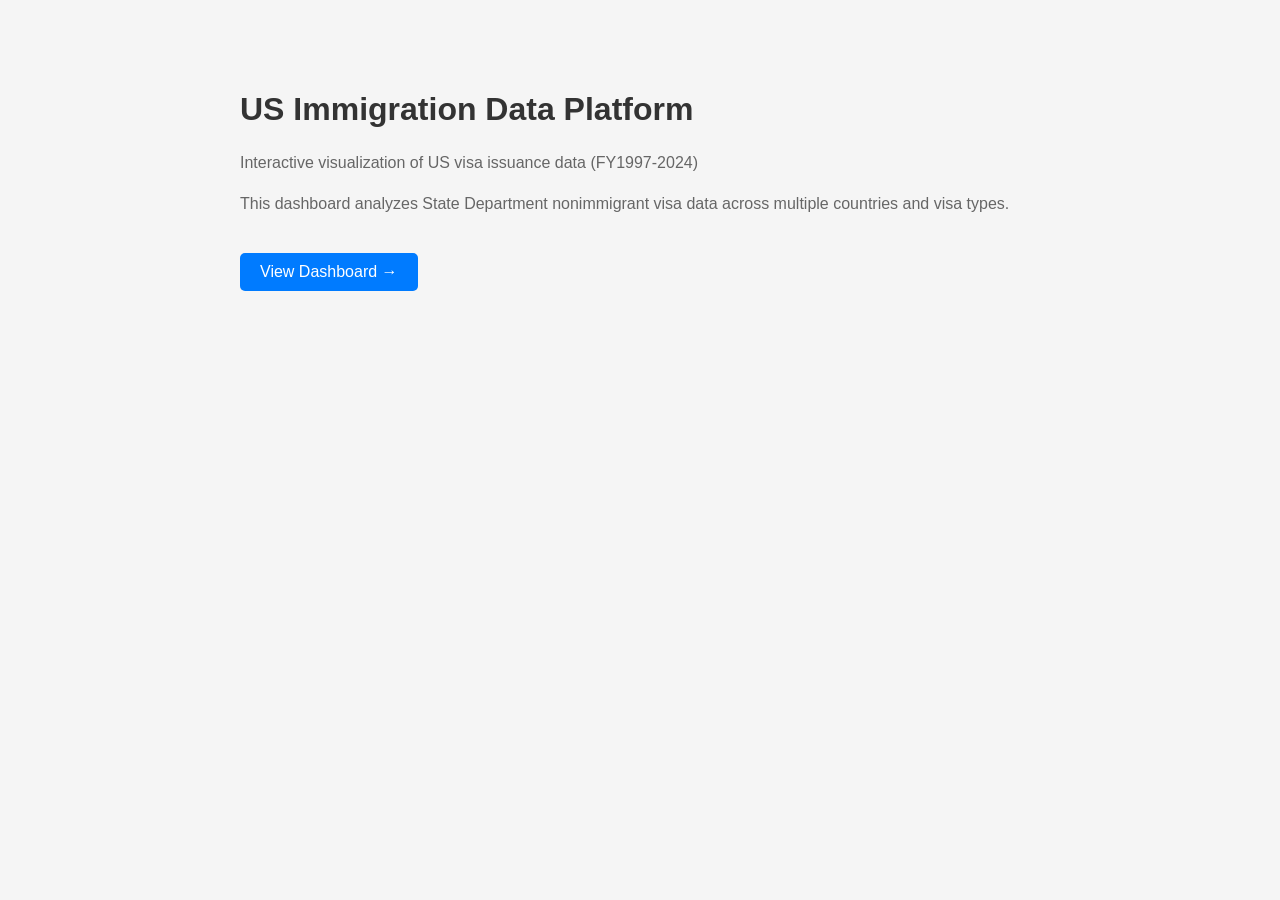
==== index.html @ 8a5f0130 "Created index html" ====
<!DOCTYPE html>
<html lang="en">
<head>
    <meta charset="UTF-8">
    <meta name="viewport" content="width=device-width, initial-scale=1.0">
    <title>US Immigration Data Platform</title>
    <style>
        body {
            font-family: Arial, sans-serif;
            max-width: 800px;
            margin: 50px auto;
            padding: 20px;
            background-color: #f5f5f5;
        }
        h1 { color: #333; }
        p { line-height: 1.6; color: #666; }
        a { 
            display: inline-block;
            margin-top: 20px;
            padding: 10px 20px;
            background-color: #007bff;
            color: white;
            text-decoration: none;
            border-radius: 5px;
        }
        a:hover { background-color: #0056b3; }
    </style>
</head>
<body>
    <h1>US Immigration Data Platform</h1>
    <p>Interactive visualization of US visa issuance data (FY1997-2024)</p>
    <p>This dashboard analyzes State Department nonimmigrant visa data across multiple countries and visa types.</p>
    <a href="dashboard.html">View Dashboard →</a>
</body>
</html>
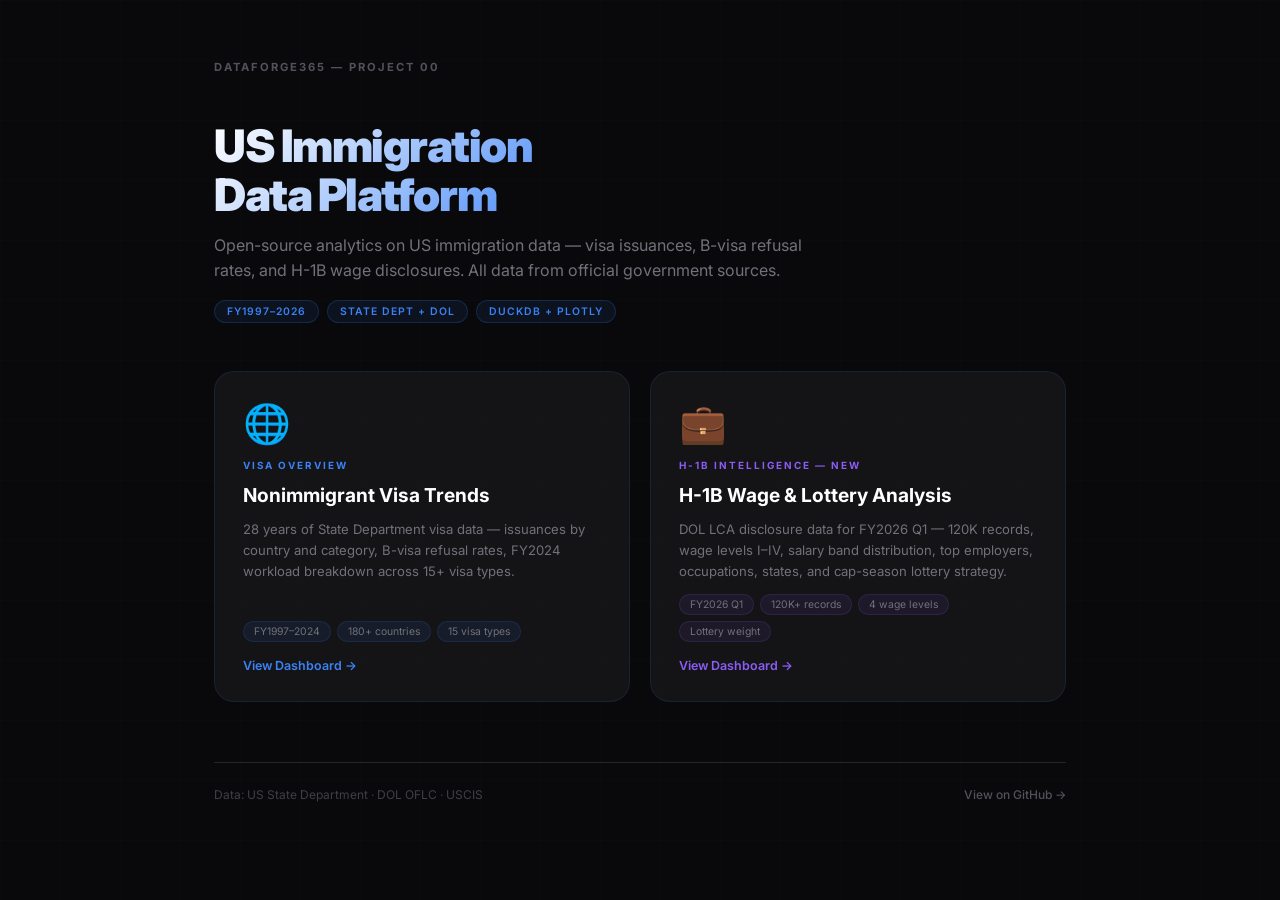
==== commit 84016849: "Add H-1B wage level dashboard (FY2026 Q1) New static page h1b_wages.html embeds DOL LCA disclosure a" ====
--- a/index.html
+++ b/index.html
@@ -1,35 +1,114 @@
 <!DOCTYPE html>
 <html lang="en">
 <head>
-    <meta charset="UTF-8">
-    <meta name="viewport" content="width=device-width, initial-scale=1.0">
-    <title>US Immigration Data Platform</title>
-    <style>
-        body {
-            font-family: Arial, sans-serif;
-            max-width: 800px;
-            margin: 50px auto;
-            padding: 20px;
-            background-color: #f5f5f5;
-        }
-        h1 { color: #333; }
-        p { line-height: 1.6; color: #666; }
-        a { 
-            display: inline-block;
-            margin-top: 20px;
-            padding: 10px 20px;
-            background-color: #007bff;
-            color: white;
-            text-decoration: none;
-            border-radius: 5px;
-        }
-        a:hover { background-color: #0056b3; }
-    </style>
+  <meta charset="UTF-8">
+  <meta name="viewport" content="width=device-width, initial-scale=1.0">
+  <title>US Immigration Data Platform | DataForge365</title>
+  <link href="https://fonts.googleapis.com/css2?family=Inter:wght@300;400;500;600;700;800;900&display=swap" rel="stylesheet">
+  <style>
+    :root {
+      --bg: #09090b; --card: #18181b; --text: #d4d4d8; --grid: #27272a;
+      --accent: #3B82F6; --accent2: #10B981; --purple: #8B5CF6; --gold: #F59E0B;
+      --glass: rgba(24,24,27,0.8); --glass-border: rgba(59,130,246,0.12);
+    }
+    * { margin:0; padding:0; box-sizing:border-box; }
+    body { background:var(--bg); color:var(--text); font-family:'Inter',system-ui,sans-serif; min-height:100vh; }
+    body::before {
+      content:''; position:fixed; top:0; left:0; width:100%; height:100%; pointer-events:none; z-index:0;
+      background-image:
+        linear-gradient(rgba(39,39,42,0.3) 1px, transparent 1px),
+        linear-gradient(90deg, rgba(39,39,42,0.3) 1px, transparent 1px);
+      background-size: 60px 60px; opacity: 0.4;
+    }
+    .content { position:relative; z-index:1; max-width:900px; margin:0 auto; padding:60px 24px; }
+
+    .brand { font-size:0.7rem; font-weight:700; color:#52525b; text-transform:uppercase; letter-spacing:2px; margin-bottom:48px; }
+
+    h1 { font-size:2.8rem; font-weight:900; letter-spacing:-1.5px; line-height:1.1;
+      background:linear-gradient(135deg,#fff 0%,#3B82F6 50%,#10B981 100%);
+      -webkit-background-clip:text; -webkit-text-fill-color:transparent; background-clip:text; }
+    .subtitle { font-size:1rem; color:#71717a; margin-top:12px; line-height:1.6; max-width:600px; }
+
+    .badge-row { display:flex; gap:8px; flex-wrap:wrap; margin-top:16px; }
+    .badge { display:inline-block; background:rgba(59,130,246,0.08); border:1px solid rgba(59,130,246,0.2);
+      border-radius:20px; padding:4px 12px; font-size:0.65rem; font-weight:600; color:#3B82F6; letter-spacing:1px; text-transform:uppercase; }
+
+    .dashboards { display:grid; grid-template-columns:1fr 1fr; gap:20px; margin-top:48px; }
+    @media(max-width:640px) { .dashboards { grid-template-columns:1fr; } h1 { font-size:2rem; } }
+
+    .dash-card { background:var(--glass); border:1px solid var(--glass-border); border-radius:20px;
+      padding:28px; text-decoration:none; display:flex; flex-direction:column; gap:12px;
+      transition:transform 0.25s ease, border-color 0.25s ease, box-shadow 0.25s ease; }
+    .dash-card:hover { transform:translateY(-5px); border-color:rgba(59,130,246,0.35);
+      box-shadow:0 20px 40px rgba(0,0,0,0.4); }
+    .dash-card.purple:hover { border-color:rgba(139,92,246,0.35); }
+
+    .dash-icon { font-size:2.4rem; }
+    .dash-tag { font-size:0.62rem; font-weight:700; text-transform:uppercase; letter-spacing:2px; color:var(--accent); }
+    .dash-card.purple .dash-tag { color:var(--purple); }
+    .dash-card h2 { font-size:1.2rem; font-weight:700; color:#fff; }
+    .dash-card p { font-size:0.82rem; color:#71717a; line-height:1.6; flex:1; }
+    .dash-pills { display:flex; gap:6px; flex-wrap:wrap; }
+    .dash-pill { background:rgba(59,130,246,0.08); border:1px solid rgba(59,130,246,0.15);
+      border-radius:12px; padding:3px 10px; font-size:0.65rem; color:#71717a; }
+    .dash-card.purple .dash-pill { background:rgba(139,92,246,0.08); border-color:rgba(139,92,246,0.15); }
+    .dash-cta { font-size:0.78rem; font-weight:600; color:var(--accent); margin-top:4px; }
+    .dash-card.purple .dash-cta { color:var(--purple); }
+
+    .footer { margin-top:60px; padding-top:24px; border-top:1px solid var(--grid);
+      display:flex; align-items:center; justify-content:space-between; flex-wrap:wrap; gap:12px; }
+    .footer p { font-size:0.75rem; color:#3f3f46; }
+    .footer a { color:#52525b; text-decoration:none; font-size:0.75rem; font-weight:500; }
+    .footer a:hover { color:var(--accent); }
+  </style>
 </head>
 <body>
-    <h1>US Immigration Data Platform</h1>
-    <p>Interactive visualization of US visa issuance data (FY1997-2024)</p>
-    <p>This dashboard analyzes State Department nonimmigrant visa data across multiple countries and visa types.</p>
-    <a href="dashboard.html">View Dashboard →</a>
+<div class="content">
+  <div class="brand">DataForge365 &mdash; Project 00</div>
+
+  <h1>US Immigration<br>Data Platform</h1>
+  <p class="subtitle">Open-source analytics on US immigration data — visa issuances, B-visa refusal rates, and H-1B wage disclosures. All data from official government sources.</p>
+  <div class="badge-row">
+    <span class="badge">FY1997&ndash;2026</span>
+    <span class="badge">State Dept + DOL</span>
+    <span class="badge">DuckDB + Plotly</span>
+  </div>
+
+  <div class="dashboards">
+    <!-- Dashboard 1: Visa Overview -->
+    <a href="dashboard.html" class="dash-card">
+      <div class="dash-icon">🌐</div>
+      <div class="dash-tag">Visa Overview</div>
+      <h2>Nonimmigrant Visa Trends</h2>
+      <p>28 years of State Department visa data — issuances by country and category, B-visa refusal rates, FY2024 workload breakdown across 15+ visa types.</p>
+      <div class="dash-pills">
+        <span class="dash-pill">FY1997&ndash;2024</span>
+        <span class="dash-pill">180+ countries</span>
+        <span class="dash-pill">15 visa types</span>
+      </div>
+      <div class="dash-cta">View Dashboard &rarr;</div>
+    </a>
+
+    <!-- Dashboard 2: H-1B Wages -->
+    <a href="h1b_wages.html" class="dash-card purple">
+      <div class="dash-icon">💼</div>
+      <div class="dash-tag">H-1B Intelligence &mdash; New</div>
+      <h2>H-1B Wage &amp; Lottery Analysis</h2>
+      <p>DOL LCA disclosure data for FY2026 Q1 — 120K records, wage levels I–IV, salary band distribution, top employers, occupations, states, and cap-season lottery strategy.</p>
+      <div class="dash-pills">
+        <span class="dash-pill">FY2026 Q1</span>
+        <span class="dash-pill">120K+ records</span>
+        <span class="dash-pill">4 wage levels</span>
+        <span class="dash-pill">Lottery weight</span>
+      </div>
+      <div class="dash-cta">View Dashboard &rarr;</div>
+    </a>
+  </div>
+
+  <div class="footer">
+    <p>Data: US State Department &middot; DOL OFLC &middot; USCIS</p>
+    <a href="https://github.com/PranavOngole/Project-00" target="_blank">View on GitHub &rarr;</a>
+  </div>
+</div>
 </body>
-</html>+</html>
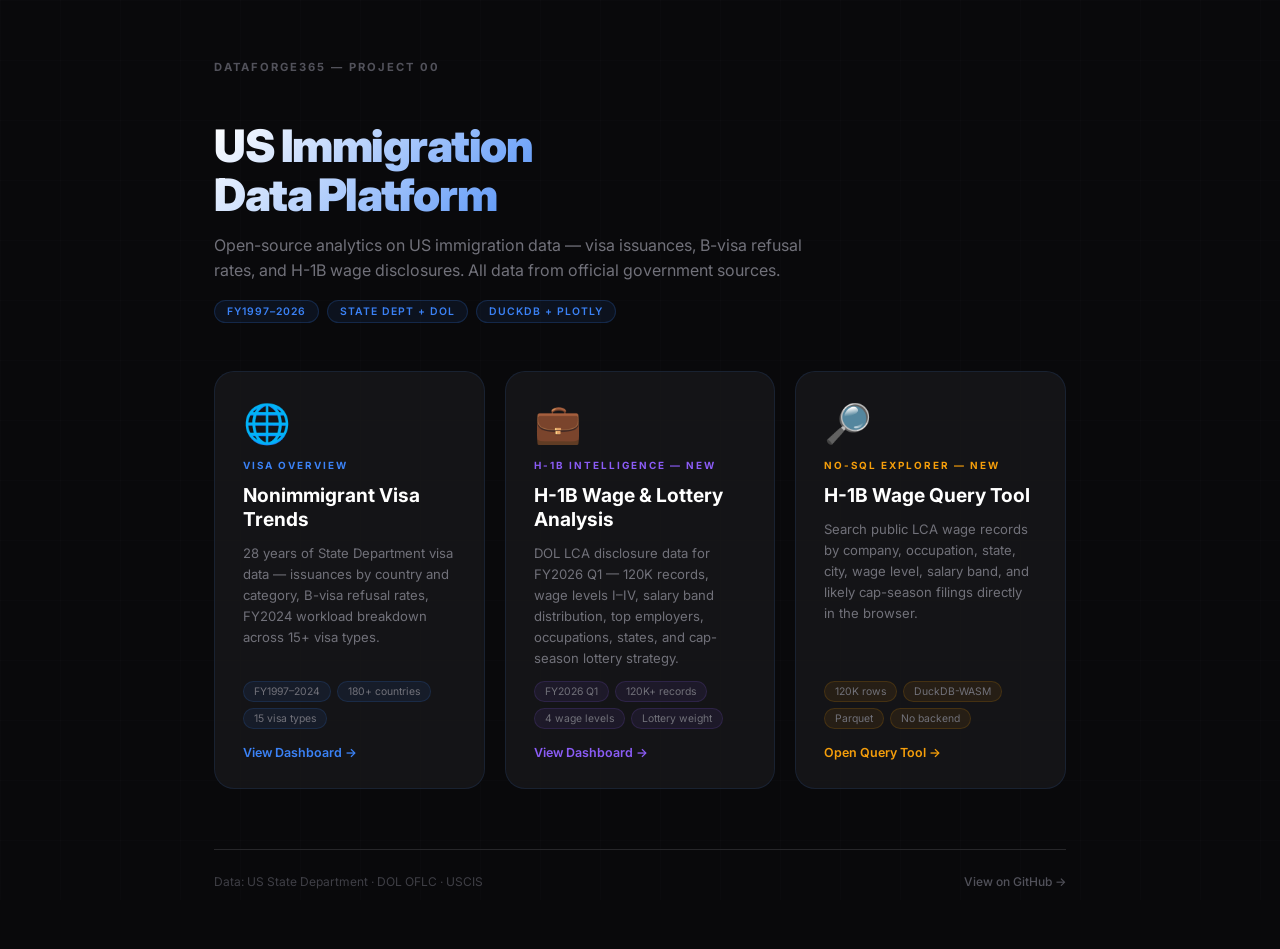
==== commit 44b325c2: "Add static H-1B wage query page" ====
--- a/index.html
+++ b/index.html
@@ -33,8 +33,8 @@
     .badge { display:inline-block; background:rgba(59,130,246,0.08); border:1px solid rgba(59,130,246,0.2);
       border-radius:20px; padding:4px 12px; font-size:0.65rem; font-weight:600; color:#3B82F6; letter-spacing:1px; text-transform:uppercase; }
 
-    .dashboards { display:grid; grid-template-columns:1fr 1fr; gap:20px; margin-top:48px; }
-    @media(max-width:640px) { .dashboards { grid-template-columns:1fr; } h1 { font-size:2rem; } }
+    .dashboards { display:grid; grid-template-columns:repeat(auto-fit,minmax(260px,1fr)); gap:20px; margin-top:48px; }
+    @media(max-width:640px) { h1 { font-size:2rem; } }
 
     .dash-card { background:var(--glass); border:1px solid var(--glass-border); border-radius:20px;
       padding:28px; text-decoration:none; display:flex; flex-direction:column; gap:12px;
@@ -42,18 +42,22 @@
     .dash-card:hover { transform:translateY(-5px); border-color:rgba(59,130,246,0.35);
       box-shadow:0 20px 40px rgba(0,0,0,0.4); }
     .dash-card.purple:hover { border-color:rgba(139,92,246,0.35); }
+    .dash-card.gold:hover { border-color:rgba(245,158,11,0.35); }
 
     .dash-icon { font-size:2.4rem; }
     .dash-tag { font-size:0.62rem; font-weight:700; text-transform:uppercase; letter-spacing:2px; color:var(--accent); }
     .dash-card.purple .dash-tag { color:var(--purple); }
+    .dash-card.gold .dash-tag { color:var(--gold); }
     .dash-card h2 { font-size:1.2rem; font-weight:700; color:#fff; }
     .dash-card p { font-size:0.82rem; color:#71717a; line-height:1.6; flex:1; }
     .dash-pills { display:flex; gap:6px; flex-wrap:wrap; }
     .dash-pill { background:rgba(59,130,246,0.08); border:1px solid rgba(59,130,246,0.15);
       border-radius:12px; padding:3px 10px; font-size:0.65rem; color:#71717a; }
     .dash-card.purple .dash-pill { background:rgba(139,92,246,0.08); border-color:rgba(139,92,246,0.15); }
+    .dash-card.gold .dash-pill { background:rgba(245,158,11,0.08); border-color:rgba(245,158,11,0.15); }
     .dash-cta { font-size:0.78rem; font-weight:600; color:var(--accent); margin-top:4px; }
     .dash-card.purple .dash-cta { color:var(--purple); }
+    .dash-card.gold .dash-cta { color:var(--gold); }
 
     .footer { margin-top:60px; padding-top:24px; border-top:1px solid var(--grid);
       display:flex; align-items:center; justify-content:space-between; flex-wrap:wrap; gap:12px; }
@@ -103,6 +107,21 @@
       </div>
       <div class="dash-cta">View Dashboard &rarr;</div>
     </a>
+
+    <!-- Dashboard 3: H-1B Query Tool -->
+    <a href="h1b_query.html" class="dash-card gold">
+      <div class="dash-icon">🔎</div>
+      <div class="dash-tag">No-SQL Explorer &mdash; New</div>
+      <h2>H-1B Wage Query Tool</h2>
+      <p>Search public LCA wage records by company, occupation, state, city, wage level, salary band, and likely cap-season filings directly in the browser.</p>
+      <div class="dash-pills">
+        <span class="dash-pill">120K rows</span>
+        <span class="dash-pill">DuckDB-WASM</span>
+        <span class="dash-pill">Parquet</span>
+        <span class="dash-pill">No backend</span>
+      </div>
+      <div class="dash-cta">Open Query Tool &rarr;</div>
+    </a>
   </div>
 
   <div class="footer">
